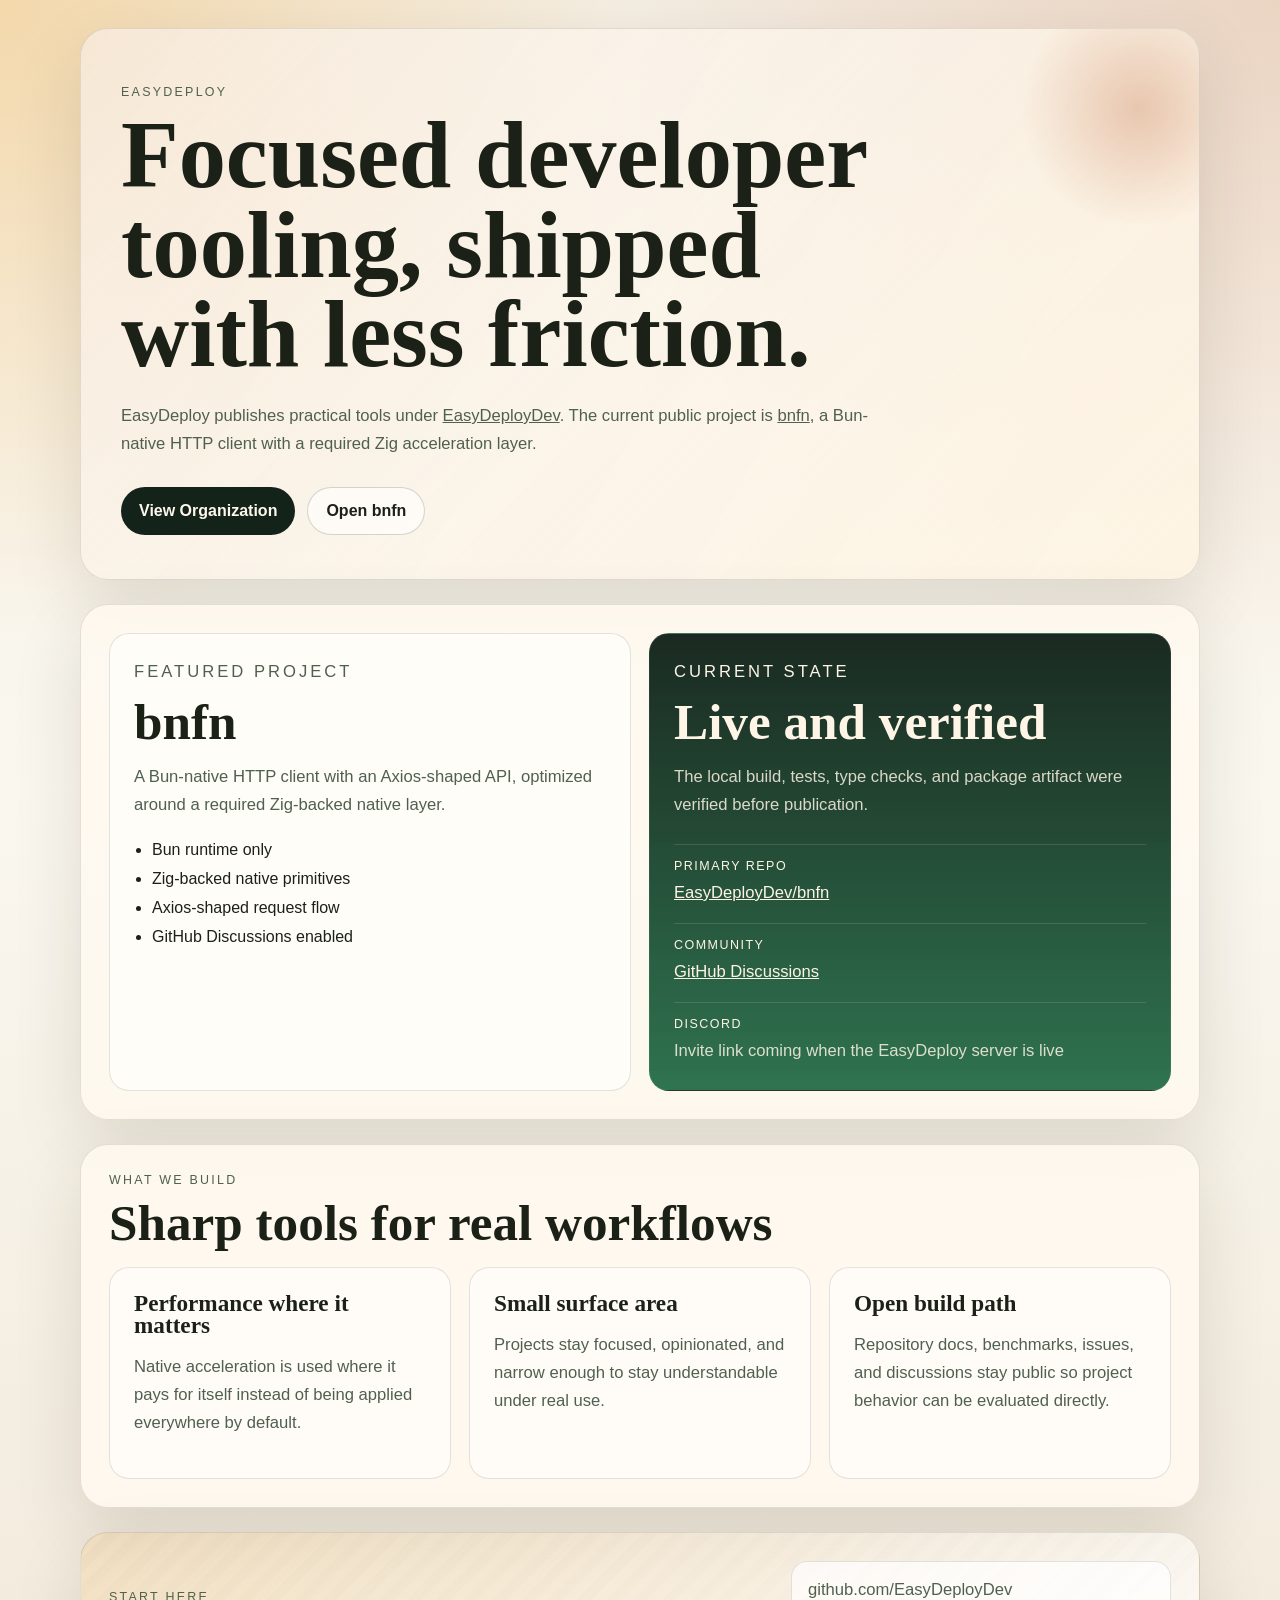
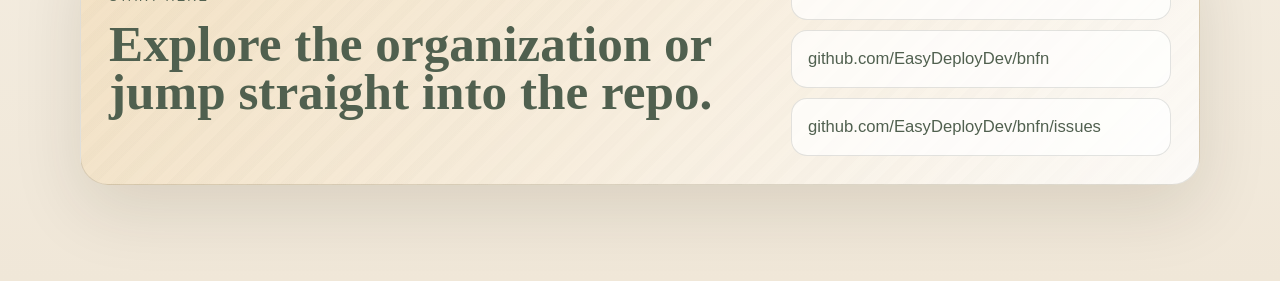
==== index.html @ f774c66b "Add organization GitHub Pages site" ====
<!DOCTYPE html>
<html lang="en">
  <head>
    <meta charset="UTF-8" />
    <meta name="viewport" content="width=device-width, initial-scale=1.0" />
    <title>EasyDeploy</title>
    <meta
      name="description"
      content="EasyDeploy builds focused developer tooling under the EasyDeployDev organization."
    />
    <link rel="stylesheet" href="./styles.css" />
  </head>
  <body>
    <div class="page-shell">
      <header class="hero">
        <p class="eyebrow">EasyDeploy</p>
        <h1>Focused developer tooling, shipped with less friction.</h1>
        <p class="lede">
          EasyDeploy publishes practical tools under
          <a href="https://github.com/EasyDeployDev">EasyDeployDev</a>. The
          current public project is <a href="https://github.com/EasyDeployDev/bnfn">bnfn</a>,
          a Bun-native HTTP client with a required Zig acceleration layer.
        </p>
        <div class="hero-actions">
          <a class="button button-solid" href="https://github.com/EasyDeployDev"
            >View Organization</a
          >
          <a class="button button-ghost" href="https://github.com/EasyDeployDev/bnfn"
            >Open bnfn</a
          >
        </div>
      </header>

      <main>
        <section class="panel grid two-up">
          <article class="card">
            <p class="section-label">Featured Project</p>
            <h2>bnfn</h2>
            <p>
              A Bun-native HTTP client with an Axios-shaped API, optimized around
              a required Zig-backed native layer.
            </p>
            <ul class="feature-list">
              <li>Bun runtime only</li>
              <li>Zig-backed native primitives</li>
              <li>Axios-shaped request flow</li>
              <li>GitHub Discussions enabled</li>
            </ul>
          </article>

          <article class="card accent-card">
            <p class="section-label">Current State</p>
            <h2>Live and verified</h2>
            <p>
              The local build, tests, type checks, and package artifact were
              verified before publication.
            </p>
            <dl class="stats">
              <div>
                <dt>Primary repo</dt>
                <dd><a href="https://github.com/EasyDeployDev/bnfn">EasyDeployDev/bnfn</a></dd>
              </div>
              <div>
                <dt>Community</dt>
                <dd>
                  <a href="https://github.com/EasyDeployDev/bnfn/discussions">GitHub Discussions</a>
                </dd>
              </div>
              <div>
                <dt>Discord</dt>
                <dd>Invite link coming when the EasyDeploy server is live</dd>
              </div>
            </dl>
          </article>
        </section>

        <section class="panel">
          <div class="section-header">
            <p class="section-label">What We Build</p>
            <h2>Sharp tools for real workflows</h2>
          </div>
          <div class="grid three-up">
            <article class="card">
              <h3>Performance where it matters</h3>
              <p>
                Native acceleration is used where it pays for itself instead of
                being applied everywhere by default.
              </p>
            </article>
            <article class="card">
              <h3>Small surface area</h3>
              <p>
                Projects stay focused, opinionated, and narrow enough to stay
                understandable under real use.
              </p>
            </article>
            <article class="card">
              <h3>Open build path</h3>
              <p>
                Repository docs, benchmarks, issues, and discussions stay public
                so project behavior can be evaluated directly.
              </p>
            </article>
          </div>
        </section>

        <section class="panel callout">
          <div>
            <p class="section-label">Start Here</p>
            <h2>Explore the organization or jump straight into the repo.</h2>
          </div>
          <div class="link-stack">
            <a href="https://github.com/EasyDeployDev">github.com/EasyDeployDev</a>
            <a href="https://github.com/EasyDeployDev/bnfn">github.com/EasyDeployDev/bnfn</a>
            <a href="https://github.com/EasyDeployDev/bnfn/issues">github.com/EasyDeployDev/bnfn/issues</a>
          </div>
        </section>
      </main>
    </div>
  </body>
</html>
---- styles.css ----
:root {
  --bg: #f5efe4;
  --bg-strong: #efe2c5;
  --surface: rgba(255, 250, 240, 0.86);
  --surface-strong: #13231a;
  --text: #1c2118;
  --muted: #50604f;
  --line: rgba(28, 33, 24, 0.12);
  --accent: #bb5a2a;
  --accent-soft: #f2c57c;
  --success: #1d6842;
  --shadow: 0 24px 70px rgba(43, 33, 12, 0.12);
  --radius-lg: 28px;
  --radius-md: 20px;
}

* {
  box-sizing: border-box;
}

html {
  scroll-behavior: smooth;
}

body {
  margin: 0;
  min-height: 100vh;
  color: var(--text);
  background:
    radial-gradient(circle at top left, rgba(242, 197, 124, 0.55), transparent 28%),
    radial-gradient(circle at top right, rgba(187, 90, 42, 0.18), transparent 30%),
    linear-gradient(180deg, var(--bg) 0%, #faf7ef 42%, #f0e7d8 100%);
  font-family: "Trebuchet MS", Verdana, sans-serif;
}

a {
  color: inherit;
}

.page-shell {
  width: min(1120px, calc(100% - 32px));
  margin: 0 auto;
  padding: 28px 0 72px;
}

.hero,
.panel {
  position: relative;
  overflow: hidden;
  border: 1px solid var(--line);
  border-radius: var(--radius-lg);
  background: var(--surface);
  box-shadow: var(--shadow);
}

.hero {
  padding: 56px 40px 44px;
  margin-bottom: 24px;
  background:
    linear-gradient(135deg, rgba(255, 255, 255, 0.55), rgba(255, 245, 228, 0.92)),
    linear-gradient(120deg, rgba(187, 90, 42, 0.12), rgba(19, 35, 26, 0.04));
  animation: fade-up 600ms ease-out both;
}

.hero::after {
  content: "";
  position: absolute;
  width: 240px;
  height: 240px;
  right: -60px;
  top: -40px;
  border-radius: 50%;
  background: radial-gradient(circle, rgba(187, 90, 42, 0.28), transparent 70%);
}

.eyebrow,
.section-label {
  margin: 0 0 12px;
  letter-spacing: 0.18em;
  text-transform: uppercase;
  color: var(--muted);
  font-size: 0.78rem;
}

h1,
h2,
h3 {
  margin: 0;
  font-family: "Palatino Linotype", "Book Antiqua", Palatino, serif;
  line-height: 0.95;
}

h1 {
  max-width: 760px;
  font-size: clamp(3rem, 8vw, 5.9rem);
}

h2 {
  font-size: clamp(2rem, 4vw, 3.2rem);
  margin-bottom: 14px;
}

h3 {
  font-size: 1.45rem;
  margin-bottom: 12px;
}

.lede,
.card p,
.callout,
dd {
  font-size: 1.04rem;
  line-height: 1.7;
  color: var(--muted);
}

.lede {
  max-width: 760px;
  margin: 22px 0 0;
}

.hero-actions {
  display: flex;
  flex-wrap: wrap;
  gap: 12px;
  margin-top: 28px;
}

.button {
  display: inline-flex;
  align-items: center;
  justify-content: center;
  min-height: 48px;
  padding: 0 18px;
  border-radius: 999px;
  text-decoration: none;
  font-weight: 700;
  transition:
    transform 180ms ease,
    background-color 180ms ease,
    border-color 180ms ease;
}

.button:hover {
  transform: translateY(-1px);
}

.button-solid {
  background: var(--surface-strong);
  color: #fff7eb;
}

.button-ghost {
  border: 1px solid rgba(19, 35, 26, 0.18);
  background: rgba(255, 255, 255, 0.62);
}

.panel {
  padding: 28px;
  margin-bottom: 24px;
  animation: fade-up 680ms ease-out both;
}

.grid {
  display: grid;
  gap: 18px;
}

.two-up {
  grid-template-columns: repeat(2, minmax(0, 1fr));
}

.three-up {
  grid-template-columns: repeat(3, minmax(0, 1fr));
}

.card {
  height: 100%;
  padding: 24px;
  border: 1px solid var(--line);
  border-radius: var(--radius-md);
  background: rgba(255, 255, 255, 0.54);
}

.accent-card {
  background:
    linear-gradient(180deg, rgba(19, 35, 26, 0.97), rgba(29, 104, 66, 0.92)),
    linear-gradient(180deg, rgba(255, 255, 255, 0.08), rgba(255, 255, 255, 0));
  border-color: rgba(255, 255, 255, 0.06);
}

.accent-card .section-label,
.accent-card h2,
.accent-card a,
.accent-card dt {
  color: #fff5e6;
}

.accent-card p,
.accent-card dd {
  color: rgba(255, 245, 230, 0.84);
}

.feature-list {
  margin: 16px 0 0;
  padding-left: 18px;
  color: var(--text);
  line-height: 1.8;
}

.stats {
  margin: 24px 0 0;
  display: grid;
  gap: 16px;
}

.stats div {
  padding-top: 14px;
  border-top: 1px solid rgba(255, 255, 255, 0.12);
}

dt {
  margin-bottom: 6px;
  font-size: 0.78rem;
  letter-spacing: 0.12em;
  text-transform: uppercase;
}

dd {
  margin: 0;
}

.section-header {
  margin-bottom: 20px;
}

.callout {
  display: flex;
  align-items: center;
  justify-content: space-between;
  gap: 24px;
  background:
    linear-gradient(135deg, rgba(242, 197, 124, 0.28), rgba(255, 255, 255, 0.78)),
    repeating-linear-gradient(
      -45deg,
      rgba(19, 35, 26, 0.02),
      rgba(19, 35, 26, 0.02) 10px,
      rgba(255, 255, 255, 0.02) 10px,
      rgba(255, 255, 255, 0.02) 20px
    );
}

.link-stack {
  display: flex;
  flex-direction: column;
  gap: 10px;
  min-width: min(100%, 380px);
}

.link-stack a {
  padding: 14px 16px;
  border-radius: 16px;
  border: 1px solid var(--line);
  text-decoration: none;
  background: rgba(255, 255, 255, 0.7);
}

@keyframes fade-up {
  from {
    opacity: 0;
    transform: translateY(18px);
  }

  to {
    opacity: 1;
    transform: translateY(0);
  }
}

@media (max-width: 900px) {
  .two-up,
  .three-up,
  .callout {
    grid-template-columns: 1fr;
    display: grid;
  }
}

@media (max-width: 640px) {
  .page-shell {
    width: min(100% - 18px, 1120px);
    padding-top: 12px;
  }

  .hero,
  .panel {
    border-radius: 22px;
  }

  .hero {
    padding: 34px 22px 28px;
  }

  .panel,
  .card {
    padding: 20px;
  }

  h1 {
    line-height: 1;
  }

  .button {
    width: 100%;
  }
}
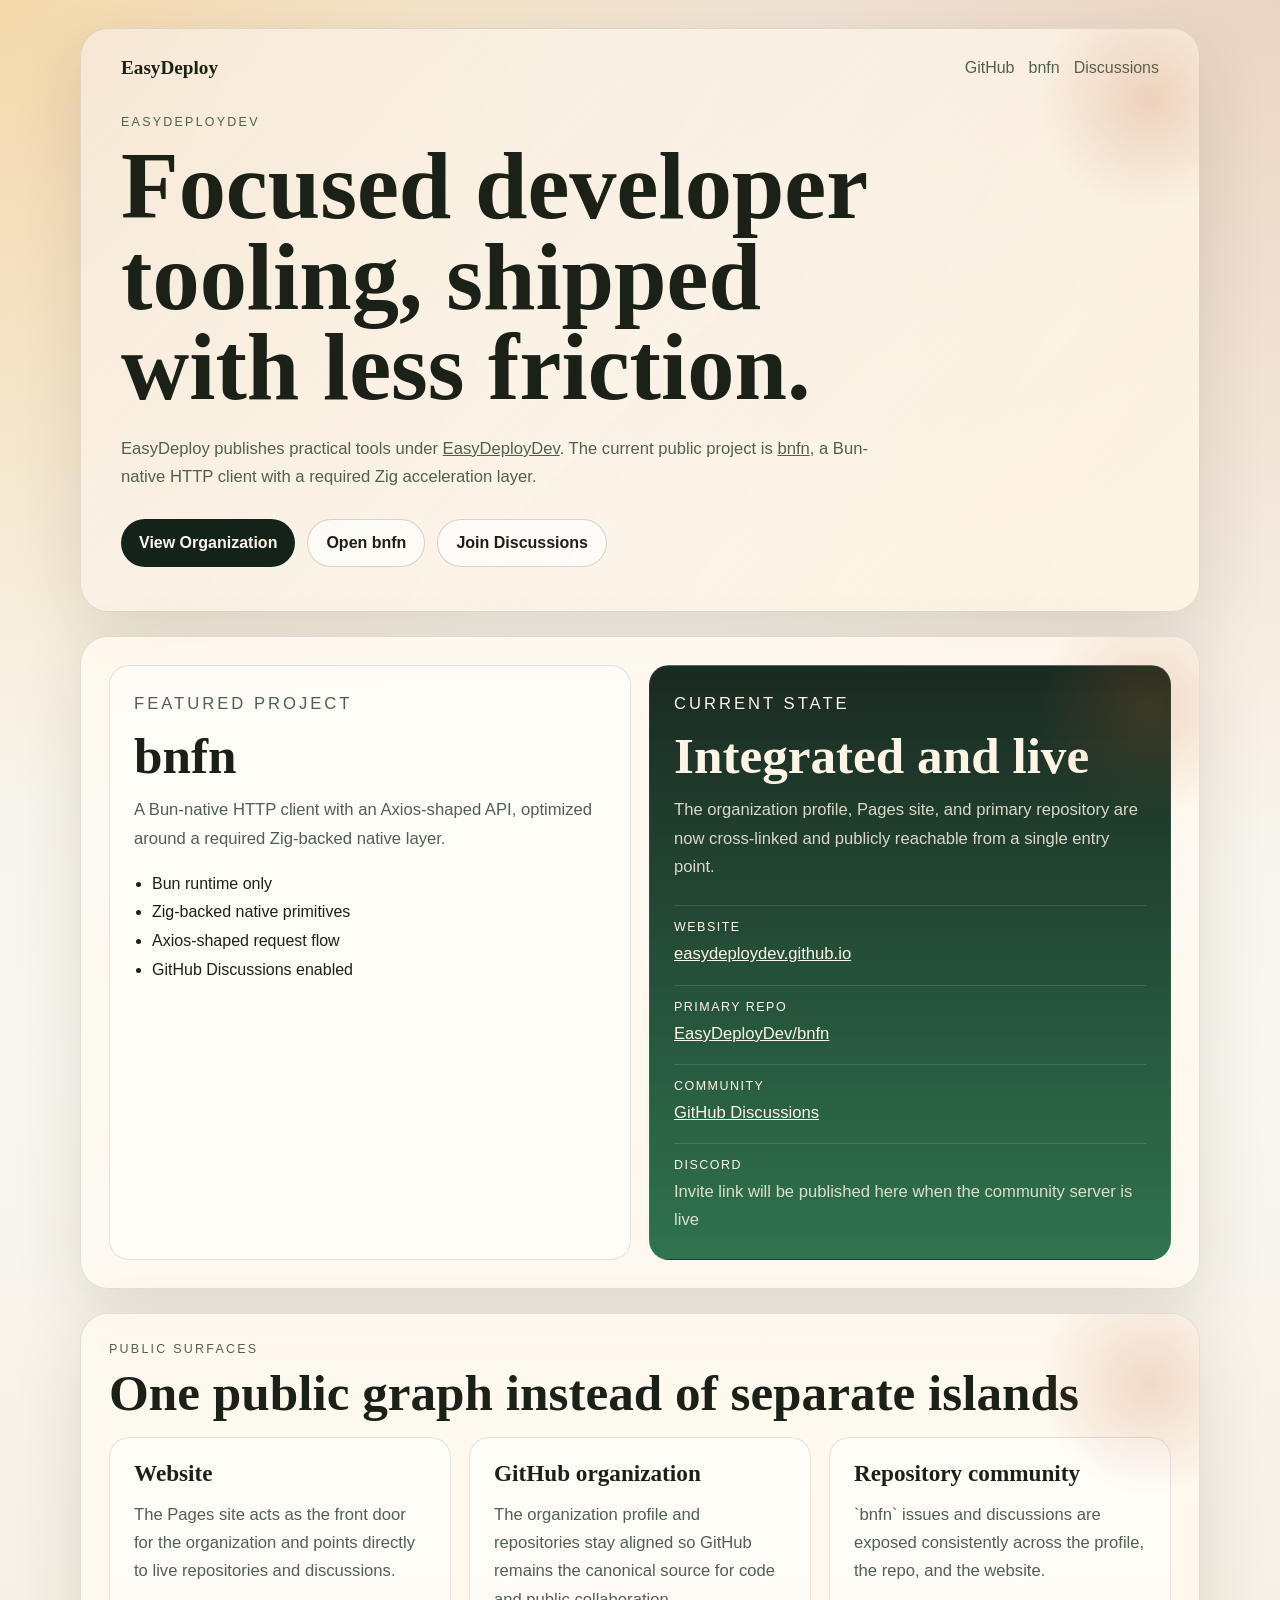
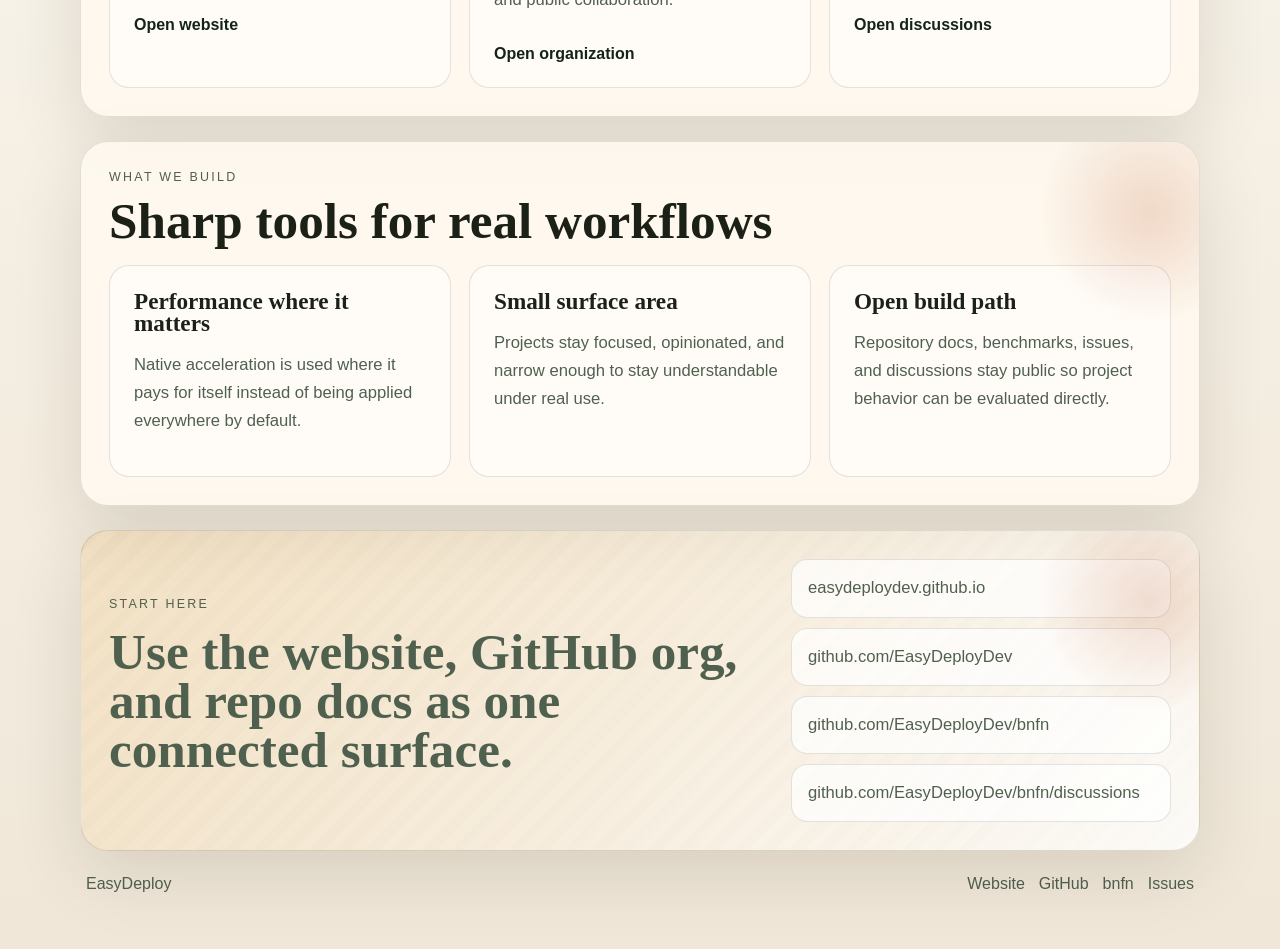
==== commit 5bc54043: "Integrate public website surfaces" ====
--- a/index.html
+++ b/index.html
@@ -8,18 +8,38 @@
       name="description"
       content="EasyDeploy builds focused developer tooling under the EasyDeployDev organization."
     />
+    <meta name="theme-color" content="#13231a" />
+    <meta property="og:title" content="EasyDeploy" />
+    <meta
+      property="og:description"
+      content="Focused developer tooling under the EasyDeployDev organization."
+    />
+    <meta property="og:type" content="website" />
+    <meta property="og:url" content="https://easydeploydev.github.io/" />
+    <meta name="twitter:card" content="summary_large_image" />
+    <link rel="canonical" href="https://easydeploydev.github.io/" />
     <link rel="stylesheet" href="./styles.css" />
   </head>
   <body>
     <div class="page-shell">
       <header class="hero">
-        <p class="eyebrow">EasyDeploy</p>
+        <div class="topbar">
+          <a class="brand" href="./">EasyDeploy</a>
+          <nav class="topnav" aria-label="Primary">
+            <a href="https://github.com/EasyDeployDev">GitHub</a>
+            <a href="https://github.com/EasyDeployDev/bnfn">bnfn</a>
+            <a href="https://github.com/EasyDeployDev/bnfn/discussions">Discussions</a>
+          </nav>
+        </div>
+
+        <p class="eyebrow">EasyDeployDev</p>
         <h1>Focused developer tooling, shipped with less friction.</h1>
         <p class="lede">
           EasyDeploy publishes practical tools under
           <a href="https://github.com/EasyDeployDev">EasyDeployDev</a>. The
-          current public project is <a href="https://github.com/EasyDeployDev/bnfn">bnfn</a>,
-          a Bun-native HTTP client with a required Zig acceleration layer.
+          current public project is
+          <a href="https://github.com/EasyDeployDev/bnfn">bnfn</a>, a Bun-native
+          HTTP client with a required Zig acceleration layer.
         </p>
         <div class="hero-actions">
           <a class="button button-solid" href="https://github.com/EasyDeployDev"
@@ -28,11 +48,14 @@
           <a class="button button-ghost" href="https://github.com/EasyDeployDev/bnfn"
             >Open bnfn</a
           >
+          <a class="button button-ghost" href="https://github.com/EasyDeployDev/bnfn/discussions"
+            >Join Discussions</a
+          >
         </div>
       </header>
 
       <main>
-        <section class="panel grid two-up">
+        <section class="panel grid two-up" id="bnfn">
           <article class="card">
             <p class="section-label">Featured Project</p>
             <h2>bnfn</h2>
@@ -50,12 +73,16 @@
 
           <article class="card accent-card">
             <p class="section-label">Current State</p>
-            <h2>Live and verified</h2>
+            <h2>Integrated and live</h2>
             <p>
-              The local build, tests, type checks, and package artifact were
-              verified before publication.
+              The organization profile, Pages site, and primary repository are now
+              cross-linked and publicly reachable from a single entry point.
             </p>
             <dl class="stats">
+              <div>
+                <dt>Website</dt>
+                <dd><a href="https://easydeploydev.github.io/">easydeploydev.github.io</a></dd>
+              </div>
               <div>
                 <dt>Primary repo</dt>
                 <dd><a href="https://github.com/EasyDeployDev/bnfn">EasyDeployDev/bnfn</a></dd>
@@ -68,10 +95,45 @@
               </div>
               <div>
                 <dt>Discord</dt>
-                <dd>Invite link coming when the EasyDeploy server is live</dd>
+                <dd>Invite link will be published here when the community server is live</dd>
               </div>
             </dl>
           </article>
+        </section>
+
+        <section class="panel">
+          <div class="section-header">
+            <p class="section-label">Public Surfaces</p>
+            <h2>One public graph instead of separate islands</h2>
+          </div>
+          <div class="grid three-up">
+            <article class="card">
+              <h3>Website</h3>
+              <p>
+                The Pages site acts as the front door for the organization and
+                points directly to live repositories and discussions.
+              </p>
+              <a class="text-link" href="https://easydeploydev.github.io/">Open website</a>
+            </article>
+            <article class="card">
+              <h3>GitHub organization</h3>
+              <p>
+                The organization profile and repositories stay aligned so GitHub
+                remains the canonical source for code and public collaboration.
+              </p>
+              <a class="text-link" href="https://github.com/EasyDeployDev">Open organization</a>
+            </article>
+            <article class="card">
+              <h3>Repository community</h3>
+              <p>
+                `bnfn` issues and discussions are exposed consistently across the
+                profile, the repo, and the website.
+              </p>
+              <a class="text-link" href="https://github.com/EasyDeployDev/bnfn/discussions"
+                >Open discussions</a
+              >
+            </article>
+          </div>
         </section>
 
         <section class="panel">
@@ -107,15 +169,28 @@
         <section class="panel callout">
           <div>
             <p class="section-label">Start Here</p>
-            <h2>Explore the organization or jump straight into the repo.</h2>
+            <h2>Use the website, GitHub org, and repo docs as one connected surface.</h2>
           </div>
           <div class="link-stack">
+            <a href="https://easydeploydev.github.io/">easydeploydev.github.io</a>
             <a href="https://github.com/EasyDeployDev">github.com/EasyDeployDev</a>
             <a href="https://github.com/EasyDeployDev/bnfn">github.com/EasyDeployDev/bnfn</a>
-            <a href="https://github.com/EasyDeployDev/bnfn/issues">github.com/EasyDeployDev/bnfn/issues</a>
+            <a href="https://github.com/EasyDeployDev/bnfn/discussions"
+              >github.com/EasyDeployDev/bnfn/discussions</a
+            >
           </div>
         </section>
       </main>
+
+      <footer class="site-footer">
+        <span>EasyDeploy</span>
+        <div class="footer-links">
+          <a href="https://easydeploydev.github.io/">Website</a>
+          <a href="https://github.com/EasyDeployDev">GitHub</a>
+          <a href="https://github.com/EasyDeployDev/bnfn">bnfn</a>
+          <a href="https://github.com/EasyDeployDev/bnfn/issues">Issues</a>
+        </div>
+      </footer>
     </div>
   </body>
 </html>
--- a/styles.css
+++ b/styles.css
@@ -1,14 +1,10 @@
 :root {
   --bg: #f5efe4;
-  --bg-strong: #efe2c5;
   --surface: rgba(255, 250, 240, 0.86);
   --surface-strong: #13231a;
   --text: #1c2118;
   --muted: #50604f;
   --line: rgba(28, 33, 24, 0.12);
-  --accent: #bb5a2a;
-  --accent-soft: #f2c57c;
-  --success: #1d6842;
   --shadow: 0 24px 70px rgba(43, 33, 12, 0.12);
   --radius-lg: 28px;
   --radius-md: 20px;
@@ -29,7 +25,7 @@
   background:
     radial-gradient(circle at top left, rgba(242, 197, 124, 0.55), transparent 28%),
     radial-gradient(circle at top right, rgba(187, 90, 42, 0.18), transparent 30%),
-    linear-gradient(180deg, var(--bg) 0%, #faf7ef 42%, #f0e7d8 100%);
+    linear-gradient(180deg, #f5efe4 0%, #faf7ef 42%, #f0e7d8 100%);
   font-family: "Trebuchet MS", Verdana, sans-serif;
 }
 
@@ -40,7 +36,7 @@
 .page-shell {
   width: min(1120px, calc(100% - 32px));
   margin: 0 auto;
-  padding: 28px 0 72px;
+  padding: 28px 0 56px;
 }
 
 .hero,
@@ -54,7 +50,7 @@
 }
 
 .hero {
-  padding: 56px 40px 44px;
+  padding: 28px 40px 44px;
   margin-bottom: 24px;
   background:
     linear-gradient(135deg, rgba(255, 255, 255, 0.55), rgba(255, 245, 228, 0.92)),
@@ -62,15 +58,43 @@
   animation: fade-up 600ms ease-out both;
 }
 
-.hero::after {
+.hero::after,
+.panel::after {
   content: "";
   position: absolute;
-  width: 240px;
-  height: 240px;
+  width: 220px;
+  height: 220px;
   right: -60px;
   top: -40px;
   border-radius: 50%;
-  background: radial-gradient(circle, rgba(187, 90, 42, 0.28), transparent 70%);
+  background: radial-gradient(circle, rgba(187, 90, 42, 0.2), transparent 72%);
+  pointer-events: none;
+}
+
+.topbar {
+  display: flex;
+  align-items: center;
+  justify-content: space-between;
+  gap: 20px;
+  margin-bottom: 36px;
+}
+
+.brand {
+  font-family: "Palatino Linotype", "Book Antiqua", Palatino, serif;
+  font-size: 1.2rem;
+  font-weight: 700;
+  text-decoration: none;
+}
+
+.topnav {
+  display: flex;
+  flex-wrap: wrap;
+  gap: 14px;
+}
+
+.topnav a {
+  text-decoration: none;
+  color: var(--muted);
 }
 
 .eyebrow,
@@ -87,7 +111,7 @@
 h3 {
   margin: 0;
   font-family: "Palatino Linotype", "Book Antiqua", Palatino, serif;
-  line-height: 0.95;
+  line-height: 0.96;
 }
 
 h1 {
@@ -141,7 +165,11 @@
     border-color 180ms ease;
 }
 
-.button:hover {
+.button:hover,
+.text-link:hover,
+.link-stack a:hover,
+.topnav a:hover,
+.footer-links a:hover {
   transform: translateY(-1px);
 }
 
@@ -232,6 +260,14 @@
 
 .section-header {
   margin-bottom: 20px;
+}
+
+.text-link {
+  display: inline-flex;
+  margin-top: 14px;
+  color: var(--surface-strong);
+  font-weight: 700;
+  text-decoration: none;
 }
 
 .callout {
@@ -265,6 +301,29 @@
   background: rgba(255, 255, 255, 0.7);
 }
 
+.site-footer {
+  display: flex;
+  align-items: center;
+  justify-content: space-between;
+  gap: 18px;
+  padding: 0 6px;
+  color: var(--muted);
+}
+
+.footer-links {
+  display: flex;
+  flex-wrap: wrap;
+  gap: 14px;
+}
+
+.footer-links a {
+  text-decoration: none;
+}
+
+.error-panel {
+  padding: 48px 40px;
+}
+
 @keyframes fade-up {
   from {
     opacity: 0;
@@ -284,6 +343,12 @@
     grid-template-columns: 1fr;
     display: grid;
   }
+
+  .topbar,
+  .site-footer {
+    flex-direction: column;
+    align-items: flex-start;
+  }
 }
 
 @media (max-width: 640px) {
@@ -298,11 +363,12 @@
   }
 
   .hero {
-    padding: 34px 22px 28px;
+    padding: 22px 22px 28px;
   }
 
   .panel,
-  .card {
+  .card,
+  .error-panel {
     padding: 20px;
   }
 
@@ -310,7 +376,8 @@
     line-height: 1;
   }
 
-  .button {
+  .button,
+  .link-stack {
     width: 100%;
   }
 }
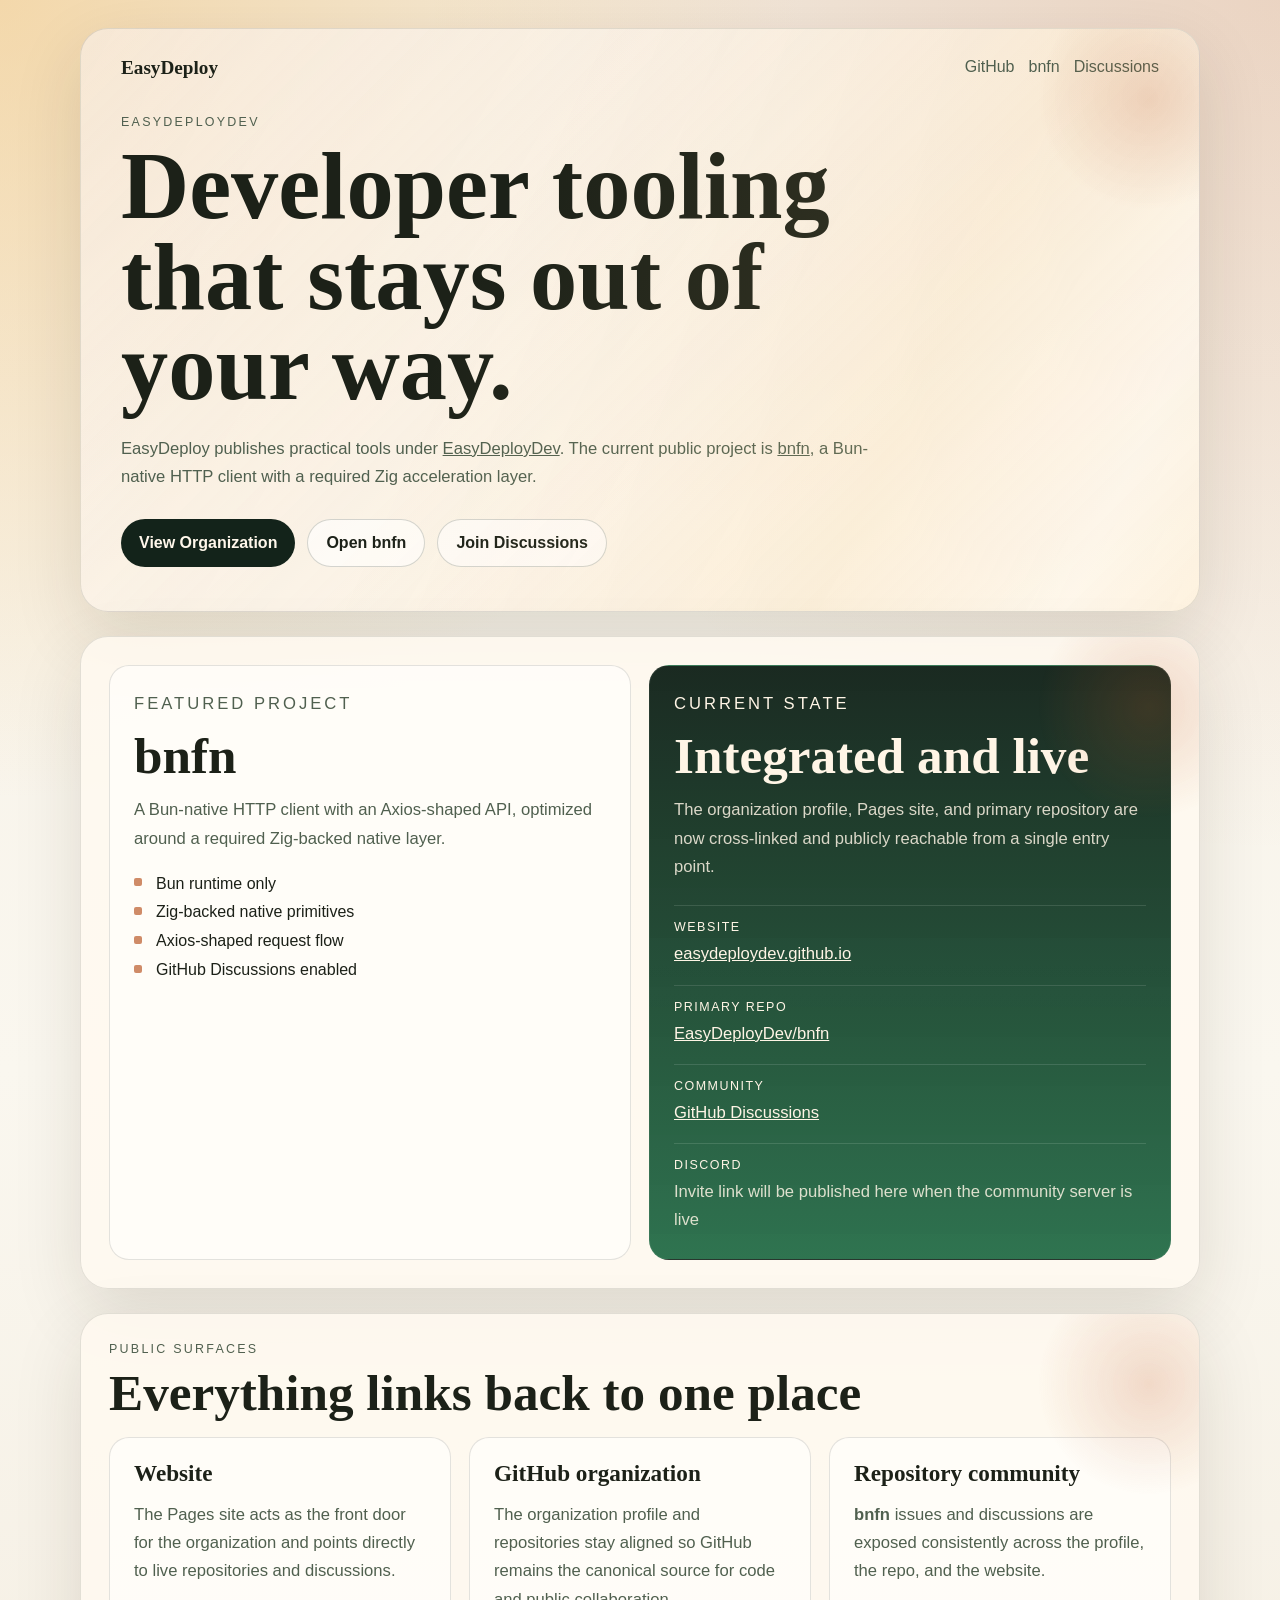
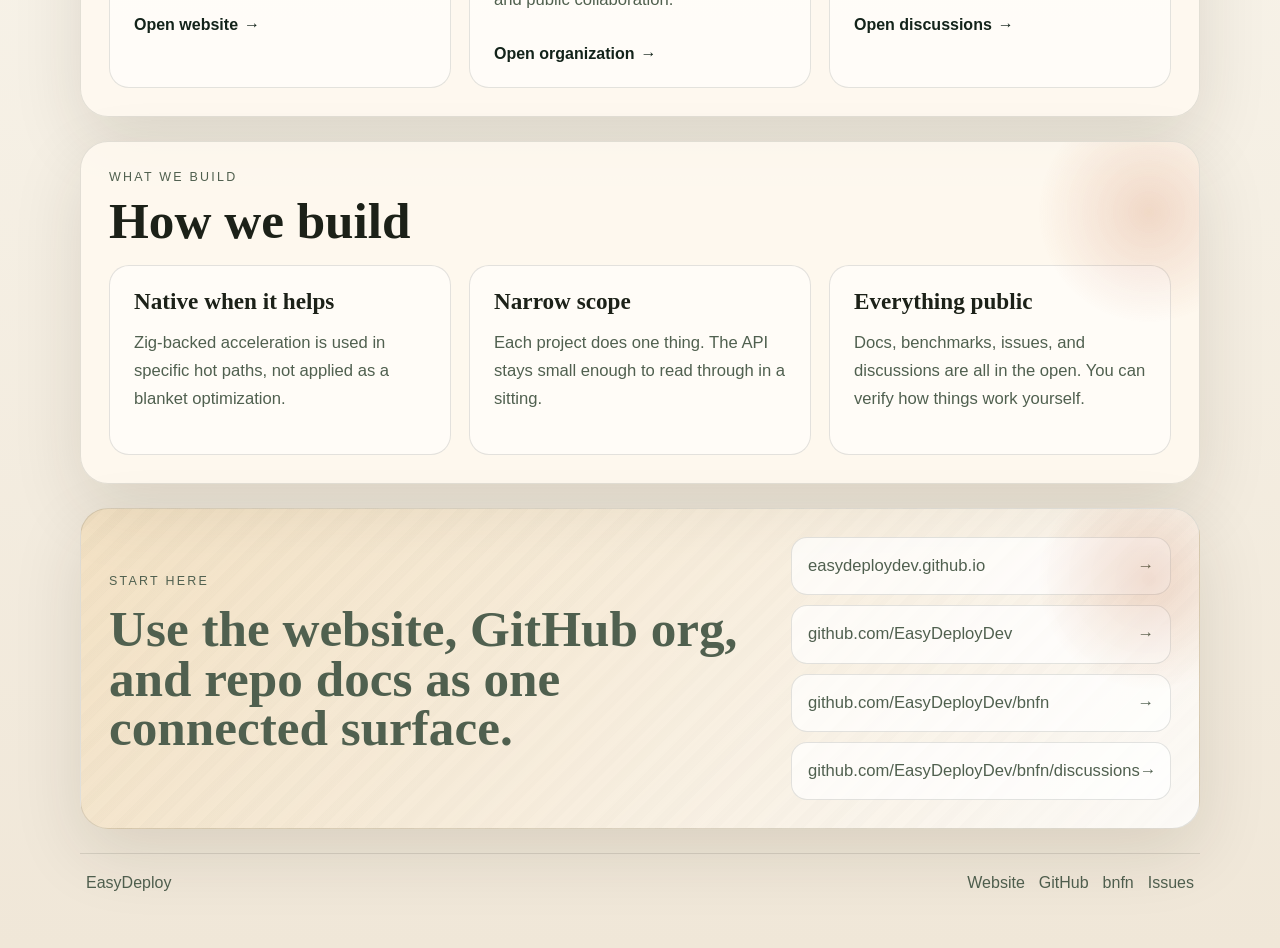
==== commit eba5fc91: "Improve site UX: interactions, accessibility, mobile nav, copy - Add scroll-triggered reveal animati" ====
--- a/index.html
+++ b/index.html
@@ -25,6 +25,11 @@
       <header class="hero">
         <div class="topbar">
           <a class="brand" href="./">EasyDeploy</a>
+          <button class="nav-toggle" aria-label="Toggle navigation" aria-expanded="false">
+            <span class="nav-toggle-bar"></span>
+            <span class="nav-toggle-bar"></span>
+            <span class="nav-toggle-bar"></span>
+          </button>
           <nav class="topnav" aria-label="Primary">
             <a href="https://github.com/EasyDeployDev">GitHub</a>
             <a href="https://github.com/EasyDeployDev/bnfn">bnfn</a>
@@ -33,7 +38,7 @@
         </div>
 
         <p class="eyebrow">EasyDeployDev</p>
-        <h1>Focused developer tooling, shipped with less friction.</h1>
+        <h1>Developer tooling that stays out of your way.</h1>
         <p class="lede">
           EasyDeploy publishes practical tools under
           <a href="https://github.com/EasyDeployDev">EasyDeployDev</a>. The
@@ -55,7 +60,7 @@
       </header>
 
       <main>
-        <section class="panel grid two-up" id="bnfn">
+        <section class="panel grid two-up reveal" id="bnfn">
           <article class="card">
             <p class="section-label">Featured Project</p>
             <h2>bnfn</h2>
@@ -101,10 +106,10 @@
           </article>
         </section>
 
-        <section class="panel">
+        <section class="panel reveal">
           <div class="section-header">
             <p class="section-label">Public Surfaces</p>
-            <h2>One public graph instead of separate islands</h2>
+            <h2>Everything links back to one place</h2>
           </div>
           <div class="grid three-up">
             <article class="card">
@@ -113,7 +118,7 @@
                 The Pages site acts as the front door for the organization and
                 points directly to live repositories and discussions.
               </p>
-              <a class="text-link" href="https://easydeploydev.github.io/">Open website</a>
+              <a class="text-link" href="https://easydeploydev.github.io/">Open website <span class="arrow" aria-hidden="true">&rarr;</span></a>
             </article>
             <article class="card">
               <h3>GitHub organization</h3>
@@ -121,62 +126,62 @@
                 The organization profile and repositories stay aligned so GitHub
                 remains the canonical source for code and public collaboration.
               </p>
-              <a class="text-link" href="https://github.com/EasyDeployDev">Open organization</a>
+              <a class="text-link" href="https://github.com/EasyDeployDev">Open organization <span class="arrow" aria-hidden="true">&rarr;</span></a>
             </article>
             <article class="card">
               <h3>Repository community</h3>
               <p>
-                `bnfn` issues and discussions are exposed consistently across the
+                <strong>bnfn</strong> issues and discussions are exposed consistently across the
                 profile, the repo, and the website.
               </p>
               <a class="text-link" href="https://github.com/EasyDeployDev/bnfn/discussions"
-                >Open discussions</a
+                >Open discussions <span class="arrow" aria-hidden="true">&rarr;</span></a
               >
             </article>
           </div>
         </section>
 
-        <section class="panel">
+        <section class="panel reveal">
           <div class="section-header">
             <p class="section-label">What We Build</p>
-            <h2>Sharp tools for real workflows</h2>
+            <h2>How we build</h2>
           </div>
           <div class="grid three-up">
             <article class="card">
-              <h3>Performance where it matters</h3>
-              <p>
-                Native acceleration is used where it pays for itself instead of
-                being applied everywhere by default.
-              </p>
-            </article>
-            <article class="card">
-              <h3>Small surface area</h3>
-              <p>
-                Projects stay focused, opinionated, and narrow enough to stay
-                understandable under real use.
-              </p>
-            </article>
-            <article class="card">
-              <h3>Open build path</h3>
-              <p>
-                Repository docs, benchmarks, issues, and discussions stay public
-                so project behavior can be evaluated directly.
-              </p>
-            </article>
-          </div>
-        </section>
-
-        <section class="panel callout">
+              <h3>Native when it helps</h3>
+              <p>
+                Zig-backed acceleration is used in specific hot paths, not
+                applied as a blanket optimization.
+              </p>
+            </article>
+            <article class="card">
+              <h3>Narrow scope</h3>
+              <p>
+                Each project does one thing. The API stays small enough to
+                read through in a sitting.
+              </p>
+            </article>
+            <article class="card">
+              <h3>Everything public</h3>
+              <p>
+                Docs, benchmarks, issues, and discussions are all in the open.
+                You can verify how things work yourself.
+              </p>
+            </article>
+          </div>
+        </section>
+
+        <section class="panel callout reveal">
           <div>
             <p class="section-label">Start Here</p>
             <h2>Use the website, GitHub org, and repo docs as one connected surface.</h2>
           </div>
           <div class="link-stack">
-            <a href="https://easydeploydev.github.io/">easydeploydev.github.io</a>
-            <a href="https://github.com/EasyDeployDev">github.com/EasyDeployDev</a>
-            <a href="https://github.com/EasyDeployDev/bnfn">github.com/EasyDeployDev/bnfn</a>
+            <a href="https://easydeploydev.github.io/">easydeploydev.github.io <span class="arrow" aria-hidden="true">&rarr;</span></a>
+            <a href="https://github.com/EasyDeployDev">github.com/EasyDeployDev <span class="arrow" aria-hidden="true">&rarr;</span></a>
+            <a href="https://github.com/EasyDeployDev/bnfn">github.com/EasyDeployDev/bnfn <span class="arrow" aria-hidden="true">&rarr;</span></a>
             <a href="https://github.com/EasyDeployDev/bnfn/discussions"
-              >github.com/EasyDeployDev/bnfn/discussions</a
+              >github.com/EasyDeployDev/bnfn/discussions <span class="arrow" aria-hidden="true">&rarr;</span></a
             >
           </div>
         </section>
@@ -192,5 +197,40 @@
         </div>
       </footer>
     </div>
+
+    <script>
+      // Scroll-triggered reveal
+      (function () {
+        var els = document.querySelectorAll(".reveal");
+        if (!("IntersectionObserver" in window)) {
+          els.forEach(function (el) { el.classList.add("visible"); });
+          return;
+        }
+        var io = new IntersectionObserver(
+          function (entries) {
+            entries.forEach(function (e) {
+              if (e.isIntersecting) {
+                e.target.classList.add("visible");
+                io.unobserve(e.target);
+              }
+            });
+          },
+          { threshold: 0.12 }
+        );
+        els.forEach(function (el) { io.observe(el); });
+      })();
+
+      // Mobile nav toggle
+      (function () {
+        var btn = document.querySelector(".nav-toggle");
+        var nav = document.querySelector(".topnav");
+        if (!btn || !nav) return;
+        btn.addEventListener("click", function () {
+          var open = nav.classList.toggle("open");
+          btn.classList.toggle("active", open);
+          btn.setAttribute("aria-expanded", String(open));
+        });
+      })();
+    </script>
   </body>
 </html>
--- a/styles.css
+++ b/styles.css
@@ -8,6 +8,8 @@
   --shadow: 0 24px 70px rgba(43, 33, 12, 0.12);
   --radius-lg: 28px;
   --radius-md: 20px;
+  --accent: #bb5a2a;
+  --focus-ring: rgba(187, 90, 42, 0.5);
 }
 
 * {
@@ -27,11 +29,28 @@
     radial-gradient(circle at top right, rgba(187, 90, 42, 0.18), transparent 30%),
     linear-gradient(180deg, #f5efe4 0%, #faf7ef 42%, #f0e7d8 100%);
   font-family: "Trebuchet MS", Verdana, sans-serif;
+  -webkit-font-smoothing: antialiased;
+  -moz-osx-font-smoothing: grayscale;
 }
 
 a {
   color: inherit;
 }
+
+/* ─── Focus Styles ─── */
+
+:focus-visible {
+  outline: 2px solid var(--accent);
+  outline-offset: 3px;
+  border-radius: 4px;
+}
+
+.button:focus-visible {
+  outline-offset: 4px;
+  box-shadow: 0 0 0 4px var(--focus-ring);
+}
+
+/* ─── Layout ─── */
 
 .page-shell {
   width: min(1120px, calc(100% - 32px));
@@ -56,6 +75,23 @@
     linear-gradient(135deg, rgba(255, 255, 255, 0.55), rgba(255, 245, 228, 0.92)),
     linear-gradient(120deg, rgba(187, 90, 42, 0.12), rgba(19, 35, 26, 0.04));
   animation: fade-up 600ms ease-out both;
+}
+
+.hero::before {
+  content: "";
+  position: absolute;
+  inset: 0;
+  background: linear-gradient(
+    115deg,
+    transparent 20%,
+    rgba(242, 197, 124, 0.12) 40%,
+    rgba(255, 255, 255, 0.2) 50%,
+    rgba(242, 197, 124, 0.12) 60%,
+    transparent 80%
+  );
+  background-size: 200% 100%;
+  animation: hero-shimmer 8s ease-in-out infinite;
+  pointer-events: none;
 }
 
 .hero::after,
@@ -71,6 +107,8 @@
   pointer-events: none;
 }
 
+/* ─── Navigation ─── */
+
 .topbar {
   display: flex;
   align-items: center;
@@ -86,6 +124,42 @@
   text-decoration: none;
 }
 
+.nav-toggle {
+  display: none;
+  flex-direction: column;
+  justify-content: center;
+  gap: 5px;
+  width: 36px;
+  height: 36px;
+  padding: 6px;
+  background: none;
+  border: 1px solid var(--line);
+  border-radius: 8px;
+  cursor: pointer;
+  z-index: 10;
+}
+
+.nav-toggle-bar {
+  display: block;
+  width: 100%;
+  height: 2px;
+  background: var(--text);
+  border-radius: 2px;
+  transition: transform 300ms ease, opacity 200ms ease;
+}
+
+.nav-toggle.active .nav-toggle-bar:nth-child(1) {
+  transform: translateY(7px) rotate(45deg);
+}
+
+.nav-toggle.active .nav-toggle-bar:nth-child(2) {
+  opacity: 0;
+}
+
+.nav-toggle.active .nav-toggle-bar:nth-child(3) {
+  transform: translateY(-7px) rotate(-45deg);
+}
+
 .topnav {
   display: flex;
   flex-wrap: wrap;
@@ -93,9 +167,34 @@
 }
 
 .topnav a {
+  position: relative;
   text-decoration: none;
   color: var(--muted);
-}
+  padding-bottom: 2px;
+  transition: color 200ms ease;
+}
+
+.topnav a::after {
+  content: "";
+  position: absolute;
+  left: 0;
+  bottom: -2px;
+  width: 0;
+  height: 2px;
+  background: var(--accent);
+  border-radius: 1px;
+  transition: width 250ms ease;
+}
+
+.topnav a:hover {
+  color: var(--text);
+}
+
+.topnav a:hover::after {
+  width: 100%;
+}
+
+/* ─── Typography ─── */
 
 .eyebrow,
 .section-label {
@@ -142,6 +241,8 @@
   max-width: 760px;
   margin: 22px 0 0;
 }
+
+/* ─── Buttons ─── */
 
 .hero-actions {
   display: flex;
@@ -161,16 +262,18 @@
   font-weight: 700;
   transition:
     transform 180ms ease,
-    background-color 180ms ease,
-    border-color 180ms ease;
-}
-
-.button:hover,
-.text-link:hover,
-.link-stack a:hover,
-.topnav a:hover,
-.footer-links a:hover {
-  transform: translateY(-1px);
+    background-color 200ms ease,
+    border-color 200ms ease,
+    box-shadow 200ms ease;
+}
+
+.button:hover {
+  transform: translateY(-2px);
+}
+
+.button:active {
+  transform: translateY(0);
+  transition-duration: 60ms;
 }
 
 .button-solid {
@@ -178,10 +281,23 @@
   color: #fff7eb;
 }
 
+.button-solid:hover {
+  background: #1a3524;
+  box-shadow: 0 6px 20px rgba(19, 35, 26, 0.28);
+}
+
 .button-ghost {
   border: 1px solid rgba(19, 35, 26, 0.18);
   background: rgba(255, 255, 255, 0.62);
 }
+
+.button-ghost:hover {
+  border-color: rgba(19, 35, 26, 0.34);
+  background: rgba(255, 255, 255, 0.88);
+  box-shadow: 0 4px 14px rgba(43, 33, 12, 0.08);
+}
+
+/* ─── Panels & Cards ─── */
 
 .panel {
   padding: 28px;
@@ -208,6 +324,16 @@
   border: 1px solid var(--line);
   border-radius: var(--radius-md);
   background: rgba(255, 255, 255, 0.54);
+  transition:
+    transform 280ms ease,
+    box-shadow 280ms ease,
+    border-color 280ms ease;
+}
+
+.card:hover {
+  transform: translateY(-4px);
+  box-shadow: 0 12px 32px rgba(43, 33, 12, 0.1);
+  border-color: rgba(28, 33, 24, 0.2);
 }
 
 .accent-card {
@@ -217,6 +343,11 @@
   border-color: rgba(255, 255, 255, 0.06);
 }
 
+.accent-card:hover {
+  box-shadow: 0 12px 36px rgba(19, 35, 26, 0.3);
+  border-color: rgba(255, 255, 255, 0.14);
+}
+
 .accent-card .section-label,
 .accent-card h2,
 .accent-card a,
@@ -231,9 +362,27 @@
 
 .feature-list {
   margin: 16px 0 0;
-  padding-left: 18px;
+  padding-left: 0;
+  list-style: none;
   color: var(--text);
   line-height: 1.8;
+}
+
+.feature-list li {
+  position: relative;
+  padding-left: 22px;
+}
+
+.feature-list li::before {
+  content: "";
+  position: absolute;
+  left: 0;
+  top: 0.55em;
+  width: 8px;
+  height: 8px;
+  border-radius: 2px;
+  background: var(--accent);
+  opacity: 0.7;
 }
 
 .stats {
@@ -262,13 +411,35 @@
   margin-bottom: 20px;
 }
 
+/* ─── Text Links ─── */
+
 .text-link {
   display: inline-flex;
+  align-items: center;
+  gap: 6px;
   margin-top: 14px;
   color: var(--surface-strong);
   font-weight: 700;
   text-decoration: none;
-}
+  transition: color 200ms ease, gap 250ms ease;
+}
+
+.text-link:hover {
+  color: var(--accent);
+  gap: 10px;
+}
+
+.arrow {
+  display: inline-block;
+  transition: transform 250ms ease;
+}
+
+.text-link:hover .arrow,
+.link-stack a:hover .arrow {
+  transform: translateX(3px);
+}
+
+/* ─── Callout ─── */
 
 .callout {
   display: flex;
@@ -294,19 +465,38 @@
 }
 
 .link-stack a {
+  display: flex;
+  align-items: center;
+  justify-content: space-between;
   padding: 14px 16px;
   border-radius: 16px;
   border: 1px solid var(--line);
   text-decoration: none;
   background: rgba(255, 255, 255, 0.7);
-}
+  transition:
+    background 200ms ease,
+    border-color 200ms ease,
+    transform 200ms ease,
+    box-shadow 200ms ease;
+}
+
+.link-stack a:hover {
+  transform: translateY(-2px);
+  background: rgba(255, 255, 255, 0.95);
+  border-color: rgba(28, 33, 24, 0.22);
+  box-shadow: 0 4px 14px rgba(43, 33, 12, 0.08);
+}
+
+/* ─── Footer ─── */
 
 .site-footer {
   display: flex;
   align-items: center;
   justify-content: space-between;
   gap: 18px;
-  padding: 0 6px;
+  padding: 20px 6px 0;
+  margin-top: 8px;
+  border-top: 1px solid var(--line);
   color: var(--muted);
 }
 
@@ -318,23 +508,97 @@
 
 .footer-links a {
   text-decoration: none;
-}
+  transition: color 200ms ease;
+}
+
+.footer-links a:hover {
+  color: var(--text);
+}
+
+/* ─── 404 ─── */
 
 .error-panel {
   padding: 48px 40px;
-}
+  text-align: center;
+  animation: fade-up 600ms ease-out both;
+}
+
+.error-panel .eyebrow {
+  font-size: 5rem;
+  font-family: "Palatino Linotype", "Book Antiqua", Palatino, serif;
+  font-weight: 700;
+  letter-spacing: 0.04em;
+  color: var(--accent);
+  opacity: 0.25;
+  margin-bottom: 8px;
+}
+
+.error-panel h1 {
+  margin: 0 auto;
+  font-size: clamp(2rem, 5vw, 3.6rem);
+}
+
+.error-panel .lede {
+  margin: 18px auto 0;
+  text-align: center;
+}
+
+.error-panel .hero-actions {
+  justify-content: center;
+}
+
+/* ─── Scroll Reveal ─── */
+
+.reveal {
+  opacity: 0;
+  transform: translateY(28px);
+  transition: opacity 600ms ease-out, transform 600ms ease-out;
+}
+
+.reveal.visible {
+  opacity: 1;
+  transform: translateY(0);
+}
+
+/* Stagger children inside revealed panels */
+.reveal.visible .card {
+  animation: card-stagger 500ms ease-out both;
+}
+
+.reveal.visible .card:nth-child(1) { animation-delay: 80ms; }
+.reveal.visible .card:nth-child(2) { animation-delay: 160ms; }
+.reveal.visible .card:nth-child(3) { animation-delay: 240ms; }
+
+/* ─── Animations ─── */
 
 @keyframes fade-up {
   from {
     opacity: 0;
     transform: translateY(18px);
   }
-
   to {
     opacity: 1;
     transform: translateY(0);
   }
 }
+
+@keyframes card-stagger {
+  from {
+    opacity: 0;
+    transform: translateY(14px);
+  }
+  to {
+    opacity: 1;
+    transform: translateY(0);
+  }
+}
+
+@keyframes hero-shimmer {
+  0%, 100% { background-position: -50% 0; }
+  50% { background-position: 150% 0; }
+}
+
+/* ─── Responsive ─── */
 
 @media (max-width: 900px) {
   .two-up,
@@ -344,7 +608,31 @@
     display: grid;
   }
 
-  .topbar,
+  .topbar {
+    flex-wrap: wrap;
+  }
+
+  .nav-toggle {
+    display: flex;
+  }
+
+  .topnav {
+    display: none;
+    flex-direction: column;
+    width: 100%;
+    gap: 8px;
+    padding-top: 12px;
+    border-top: 1px solid var(--line);
+  }
+
+  .topnav.open {
+    display: flex;
+  }
+
+  .topnav a {
+    padding: 8px 0;
+  }
+
   .site-footer {
     flex-direction: column;
     align-items: flex-start;
@@ -380,4 +668,27 @@
   .link-stack {
     width: 100%;
   }
-}
+
+  .callout > div:first-child h2 {
+    font-size: 1.6rem;
+    line-height: 1.15;
+  }
+}
+
+/* Reduce motion for users who prefer it */
+@media (prefers-reduced-motion: reduce) {
+  *, *::before, *::after {
+    animation-duration: 0.01ms !important;
+    animation-iteration-count: 1 !important;
+    transition-duration: 0.01ms !important;
+  }
+
+  .reveal {
+    opacity: 1;
+    transform: none;
+  }
+
+  .hero::before {
+    animation: none;
+  }
+}
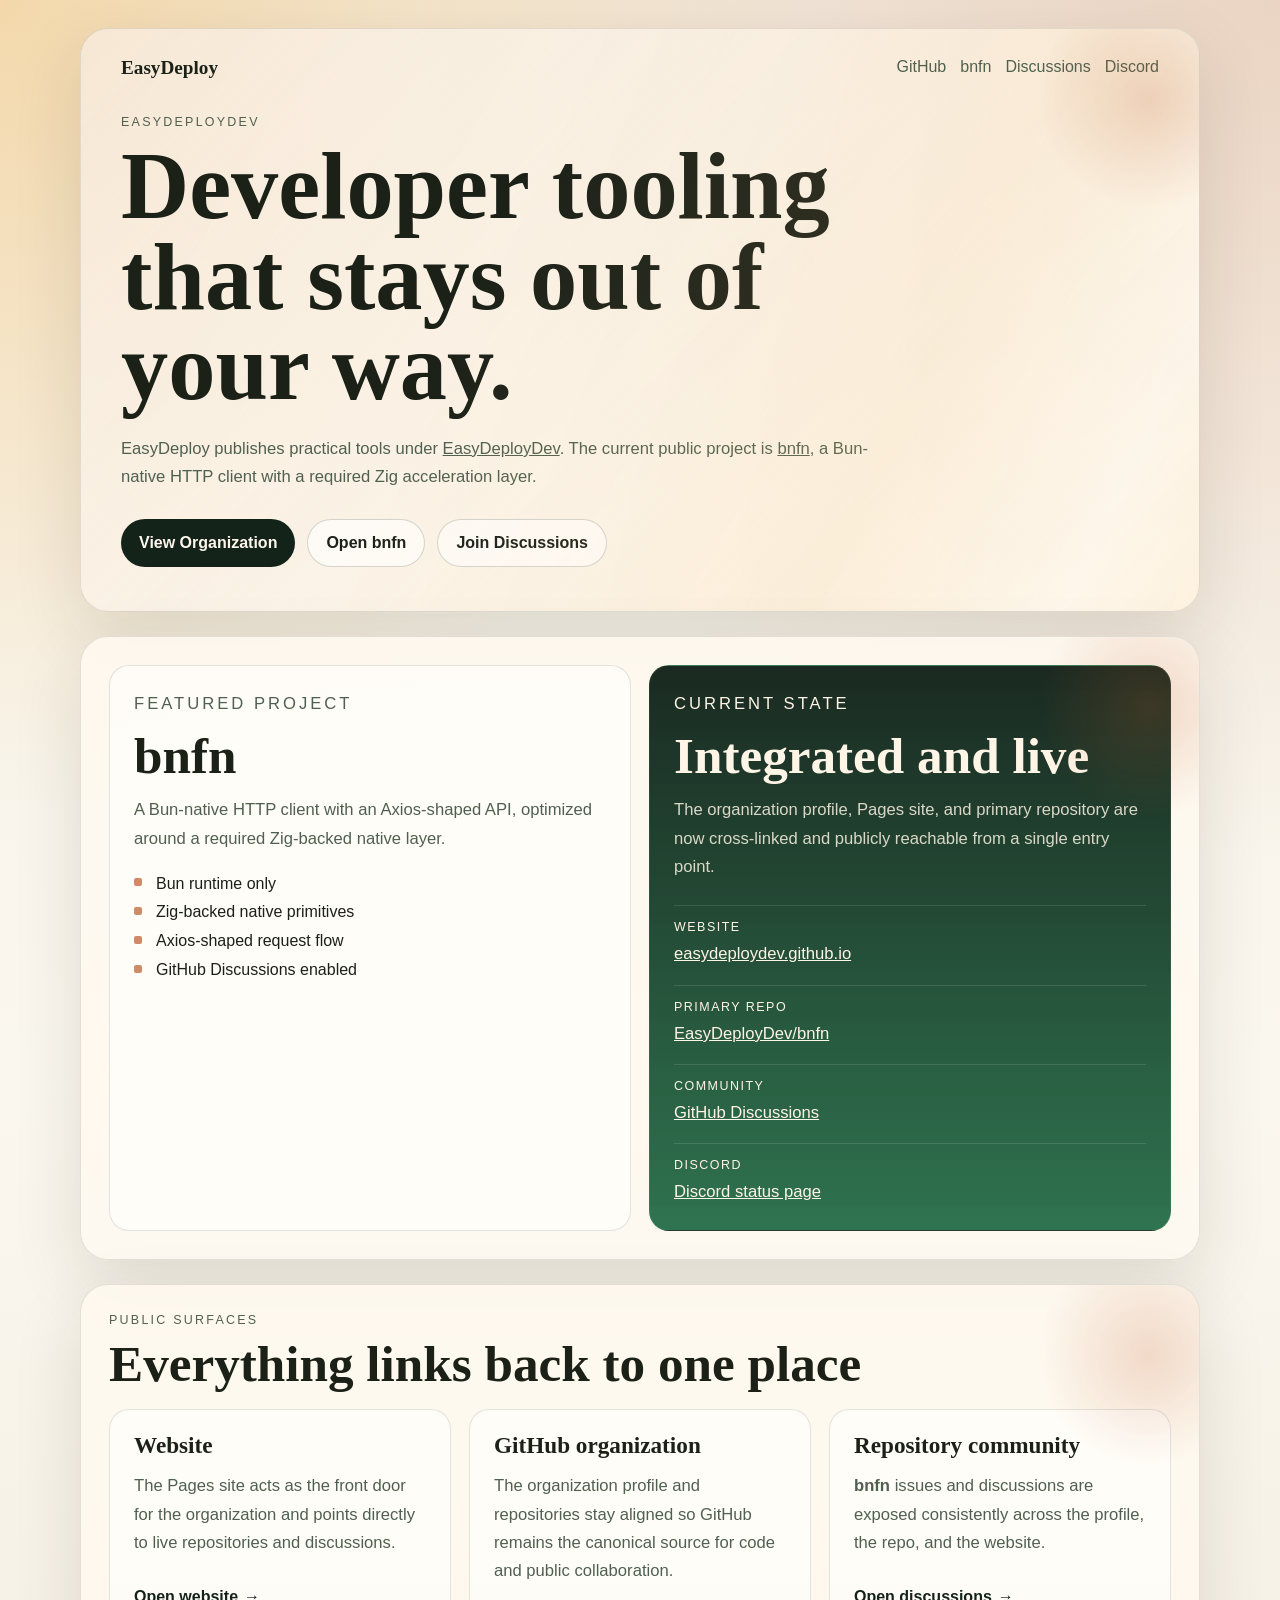
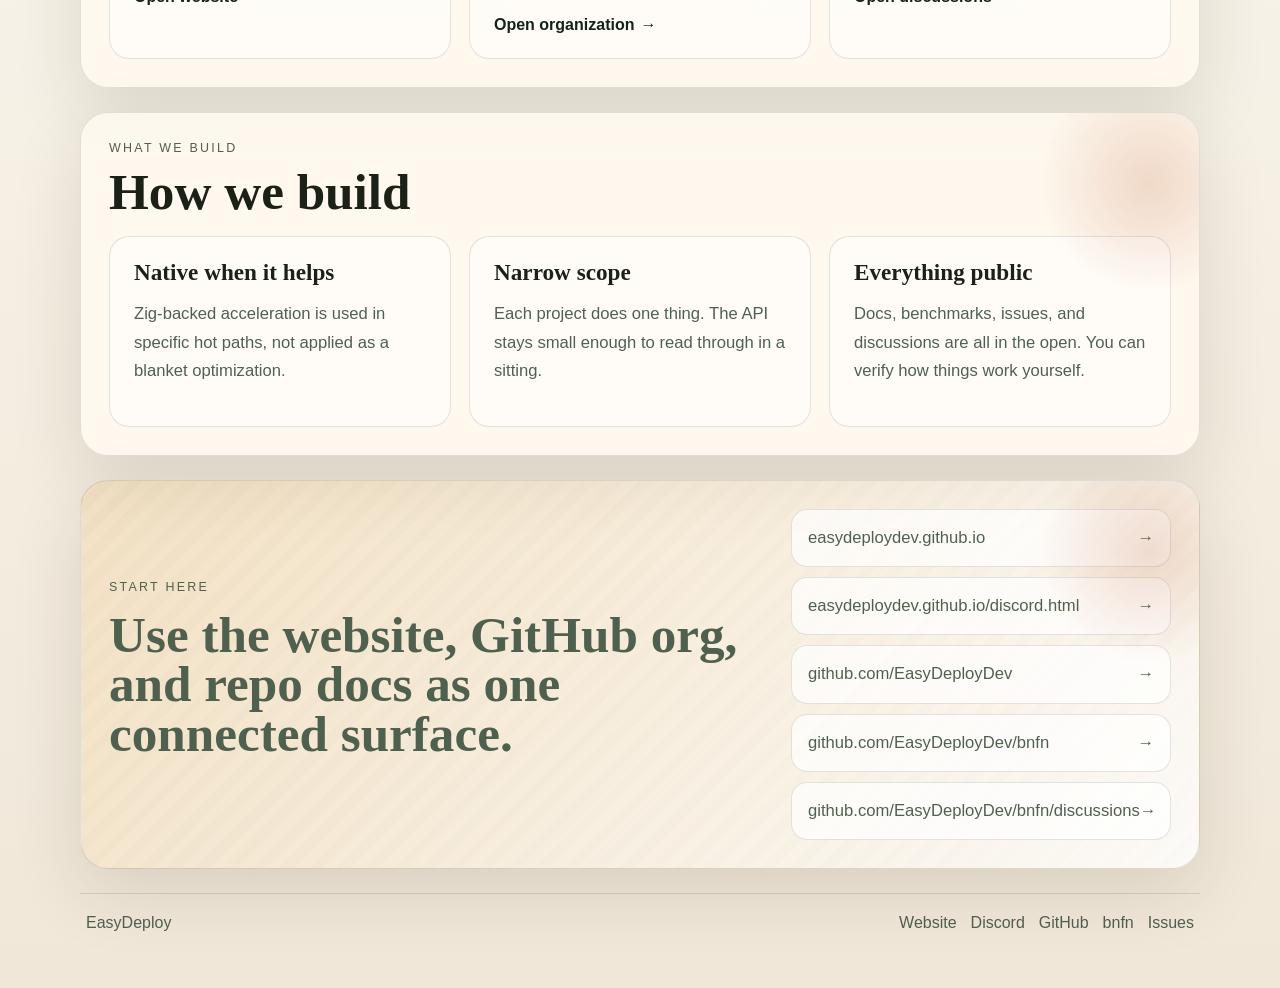
==== commit b5ac55d1: "Add public Discord status page" ====
--- a/index.html
+++ b/index.html
@@ -34,6 +34,7 @@
             <a href="https://github.com/EasyDeployDev">GitHub</a>
             <a href="https://github.com/EasyDeployDev/bnfn">bnfn</a>
             <a href="https://github.com/EasyDeployDev/bnfn/discussions">Discussions</a>
+            <a href="./discord.html">Discord</a>
           </nav>
         </div>
 
@@ -100,7 +101,7 @@
               </div>
               <div>
                 <dt>Discord</dt>
-                <dd>Invite link will be published here when the community server is live</dd>
+                <dd><a href="./discord.html">Discord status page</a></dd>
               </div>
             </dl>
           </article>
@@ -178,6 +179,7 @@
           </div>
           <div class="link-stack">
             <a href="https://easydeploydev.github.io/">easydeploydev.github.io <span class="arrow" aria-hidden="true">&rarr;</span></a>
+            <a href="https://easydeploydev.github.io/discord.html">easydeploydev.github.io/discord.html <span class="arrow" aria-hidden="true">&rarr;</span></a>
             <a href="https://github.com/EasyDeployDev">github.com/EasyDeployDev <span class="arrow" aria-hidden="true">&rarr;</span></a>
             <a href="https://github.com/EasyDeployDev/bnfn">github.com/EasyDeployDev/bnfn <span class="arrow" aria-hidden="true">&rarr;</span></a>
             <a href="https://github.com/EasyDeployDev/bnfn/discussions"
@@ -191,6 +193,7 @@
         <span>EasyDeploy</span>
         <div class="footer-links">
           <a href="https://easydeploydev.github.io/">Website</a>
+          <a href="https://easydeploydev.github.io/discord.html">Discord</a>
           <a href="https://github.com/EasyDeployDev">GitHub</a>
           <a href="https://github.com/EasyDeployDev/bnfn">bnfn</a>
           <a href="https://github.com/EasyDeployDev/bnfn/issues">Issues</a>
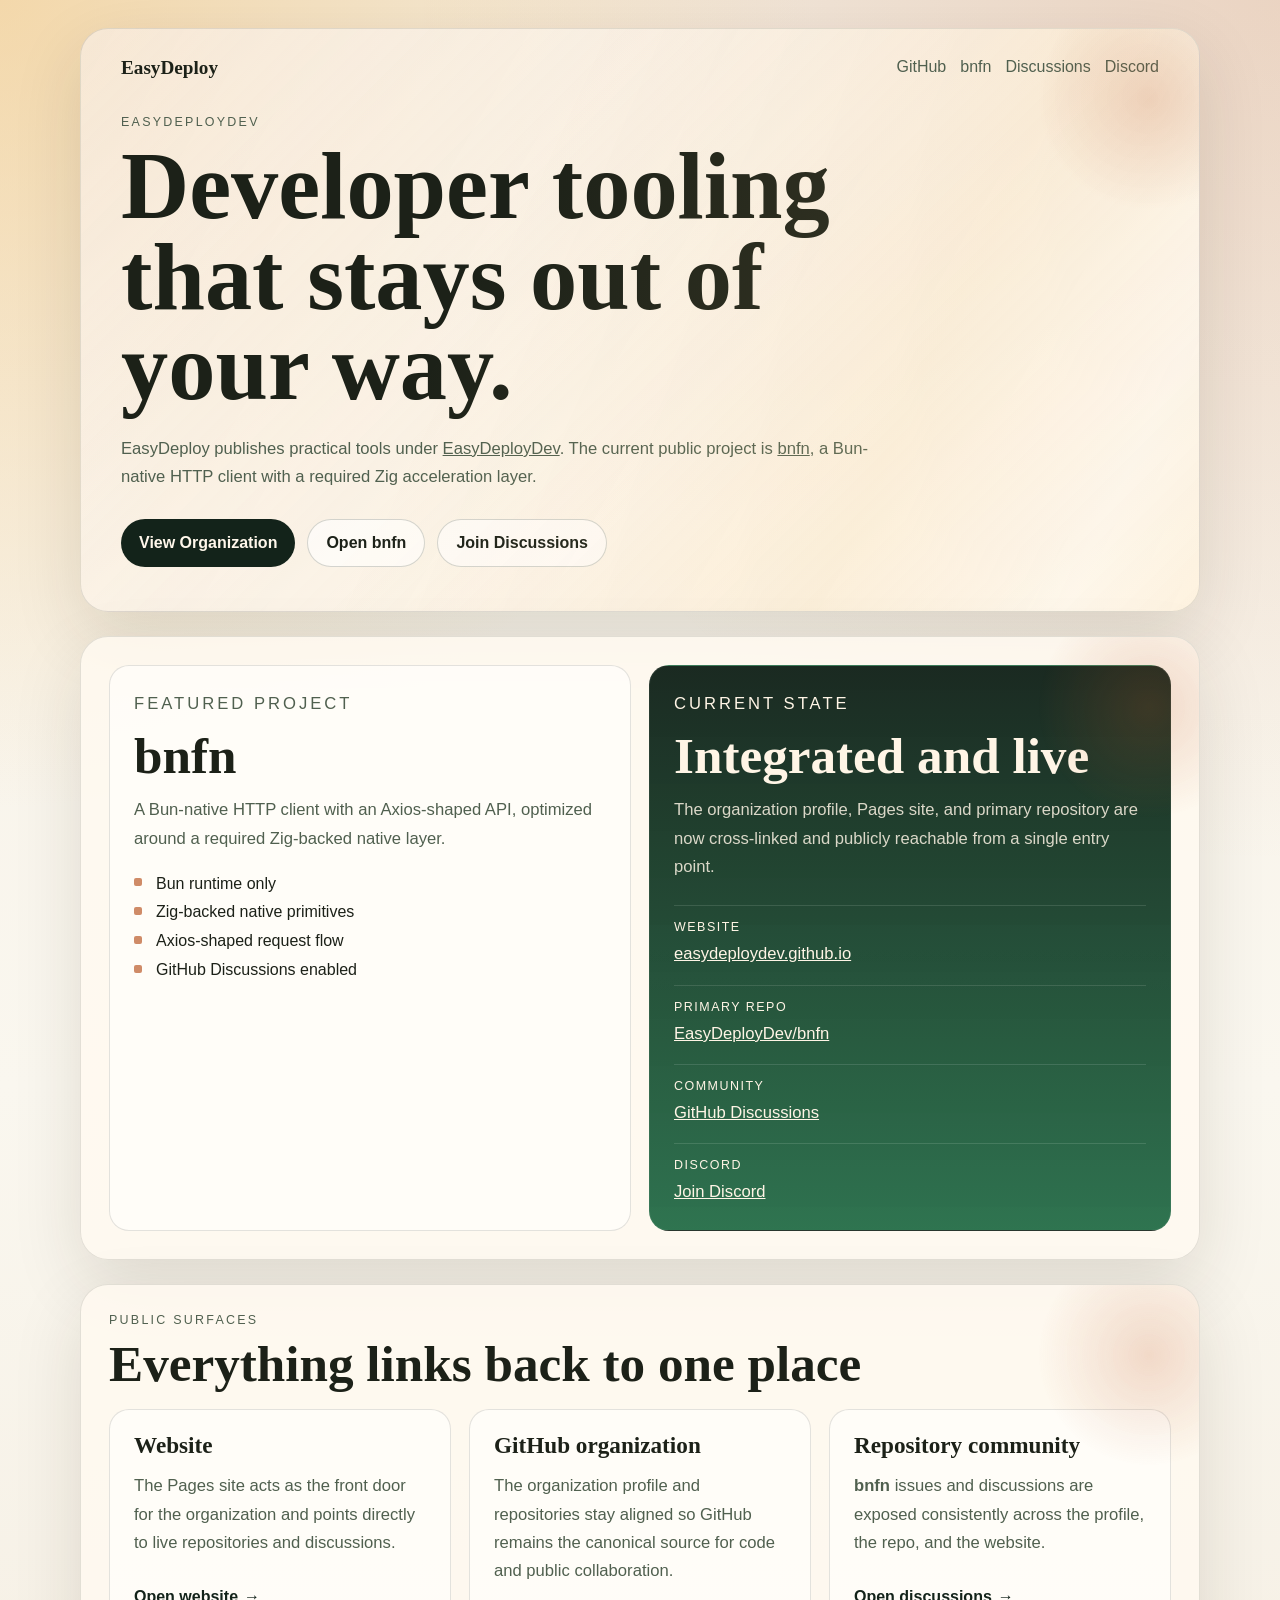
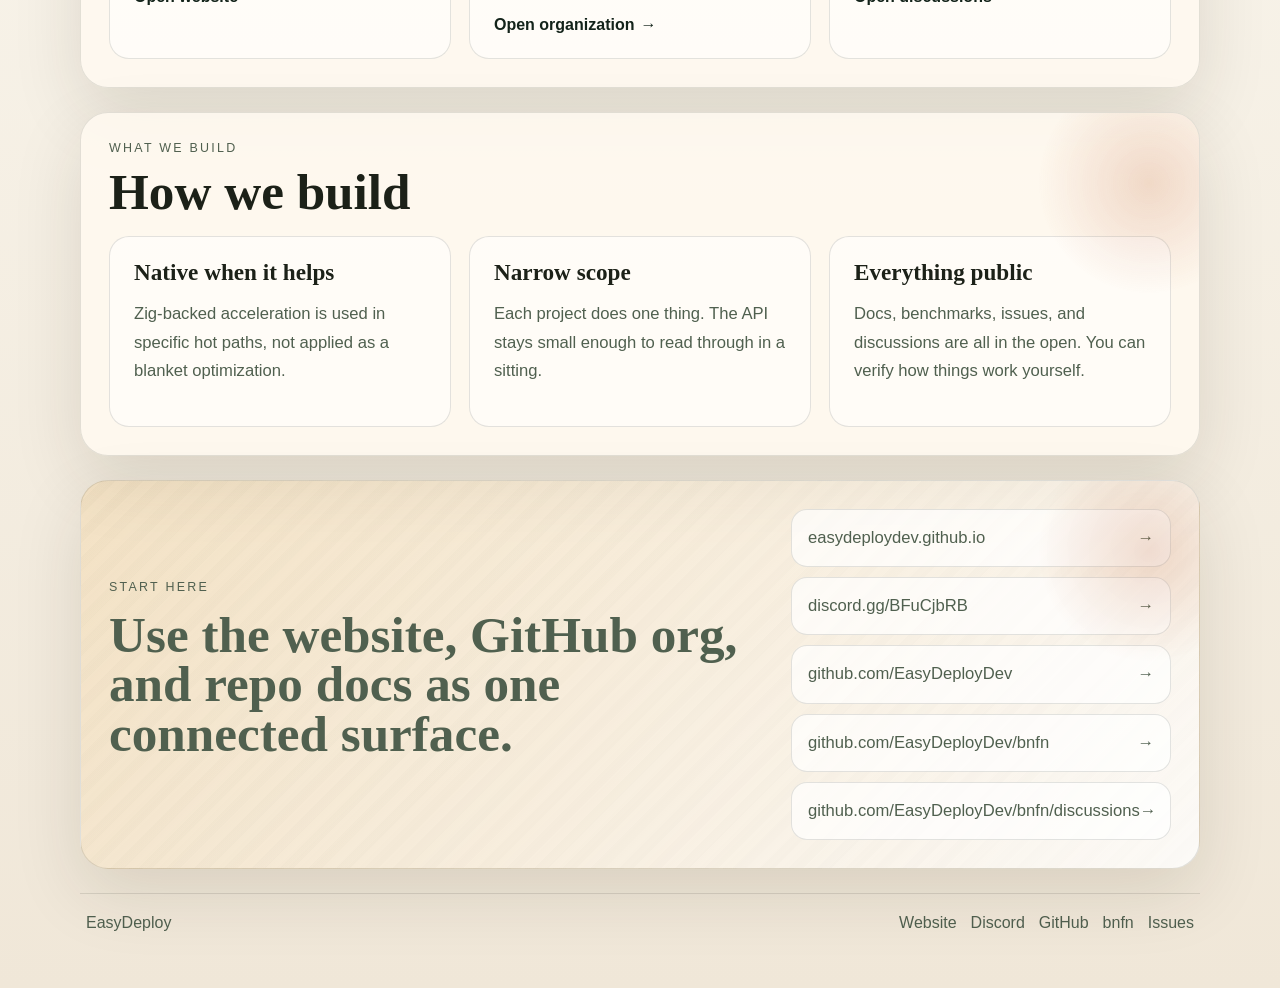
==== commit 3c61e7ab: "Replace Discord status with invite" ====
--- a/index.html
+++ b/index.html
@@ -34,7 +34,7 @@
             <a href="https://github.com/EasyDeployDev">GitHub</a>
             <a href="https://github.com/EasyDeployDev/bnfn">bnfn</a>
             <a href="https://github.com/EasyDeployDev/bnfn/discussions">Discussions</a>
-            <a href="./discord.html">Discord</a>
+            <a href="https://discord.gg/BFuCjbRB">Discord</a>
           </nav>
         </div>
 
@@ -101,7 +101,7 @@
               </div>
               <div>
                 <dt>Discord</dt>
-                <dd><a href="./discord.html">Discord status page</a></dd>
+                <dd><a href="https://discord.gg/BFuCjbRB">Join Discord</a></dd>
               </div>
             </dl>
           </article>
@@ -179,7 +179,7 @@
           </div>
           <div class="link-stack">
             <a href="https://easydeploydev.github.io/">easydeploydev.github.io <span class="arrow" aria-hidden="true">&rarr;</span></a>
-            <a href="https://easydeploydev.github.io/discord.html">easydeploydev.github.io/discord.html <span class="arrow" aria-hidden="true">&rarr;</span></a>
+            <a href="https://discord.gg/BFuCjbRB">discord.gg/BFuCjbRB <span class="arrow" aria-hidden="true">&rarr;</span></a>
             <a href="https://github.com/EasyDeployDev">github.com/EasyDeployDev <span class="arrow" aria-hidden="true">&rarr;</span></a>
             <a href="https://github.com/EasyDeployDev/bnfn">github.com/EasyDeployDev/bnfn <span class="arrow" aria-hidden="true">&rarr;</span></a>
             <a href="https://github.com/EasyDeployDev/bnfn/discussions"
@@ -193,7 +193,7 @@
         <span>EasyDeploy</span>
         <div class="footer-links">
           <a href="https://easydeploydev.github.io/">Website</a>
-          <a href="https://easydeploydev.github.io/discord.html">Discord</a>
+          <a href="https://discord.gg/BFuCjbRB">Discord</a>
           <a href="https://github.com/EasyDeployDev">GitHub</a>
           <a href="https://github.com/EasyDeployDev/bnfn">bnfn</a>
           <a href="https://github.com/EasyDeployDev/bnfn/issues">Issues</a>
